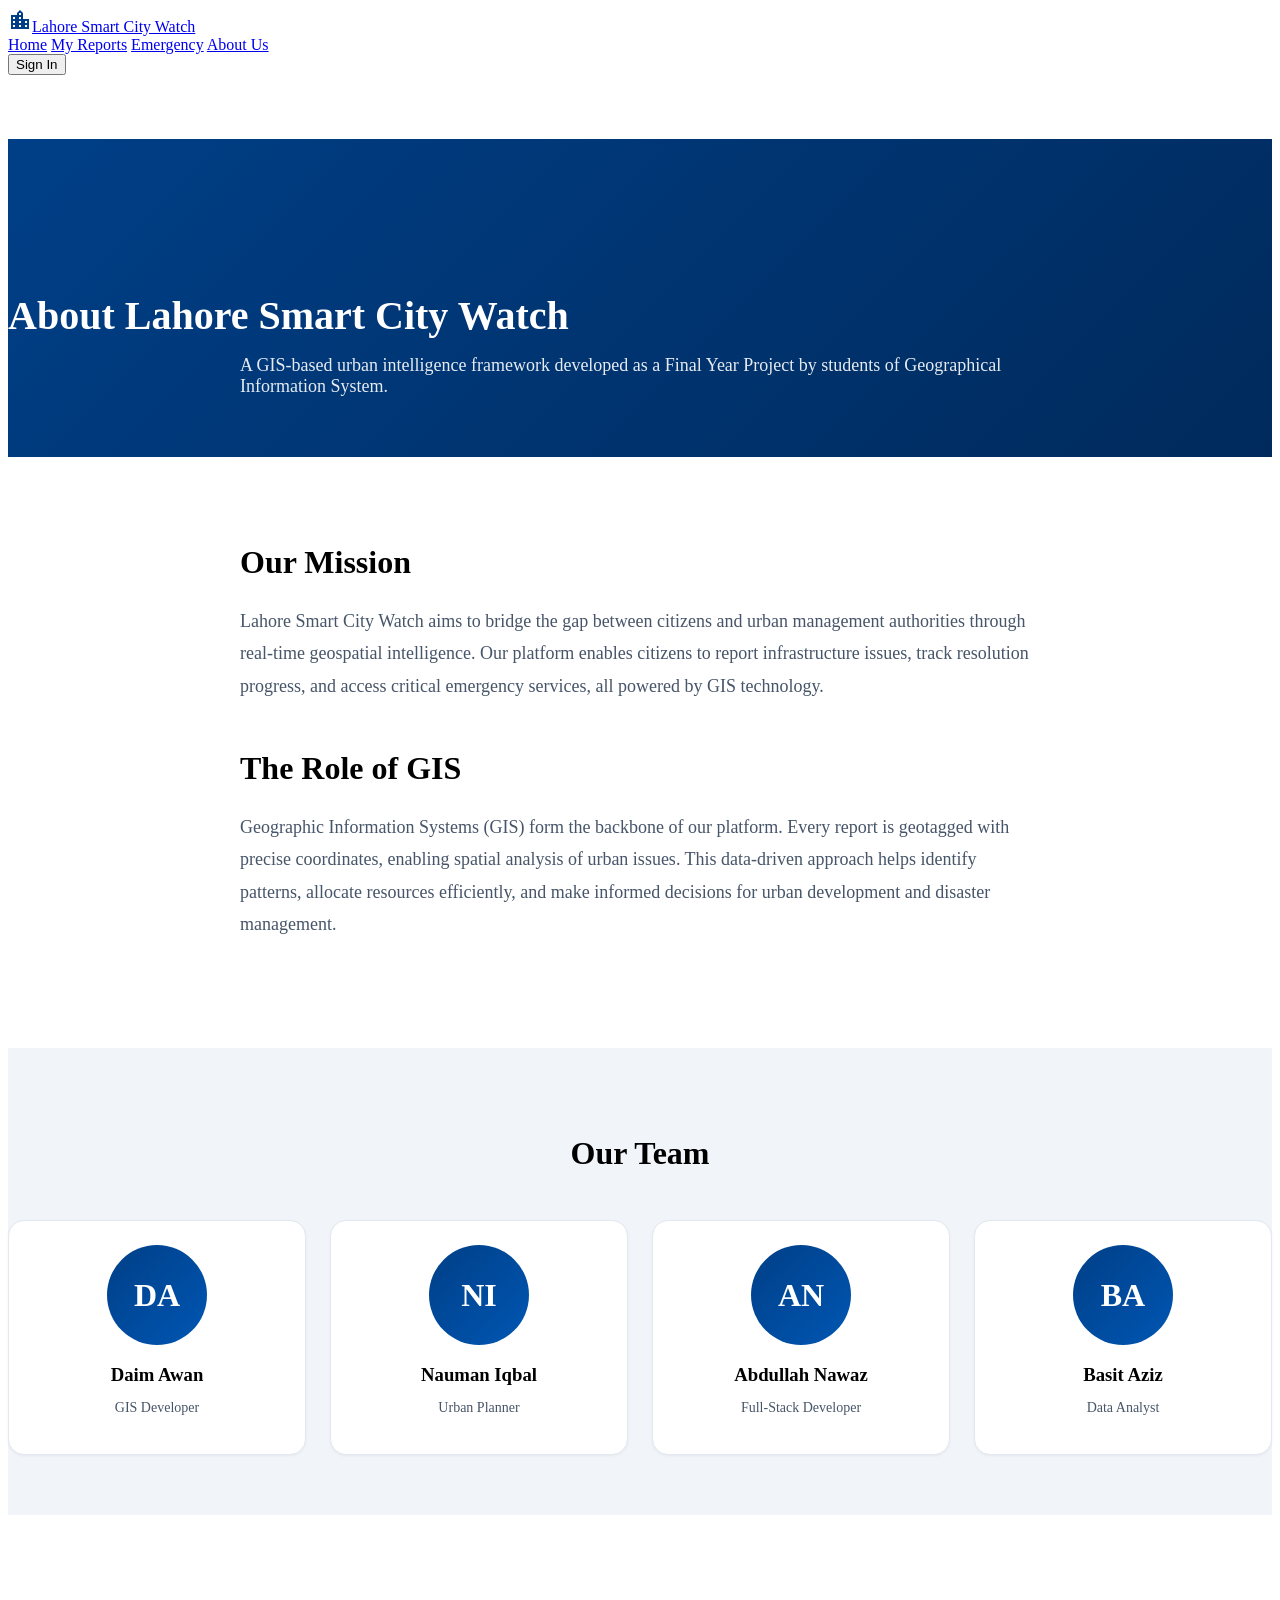
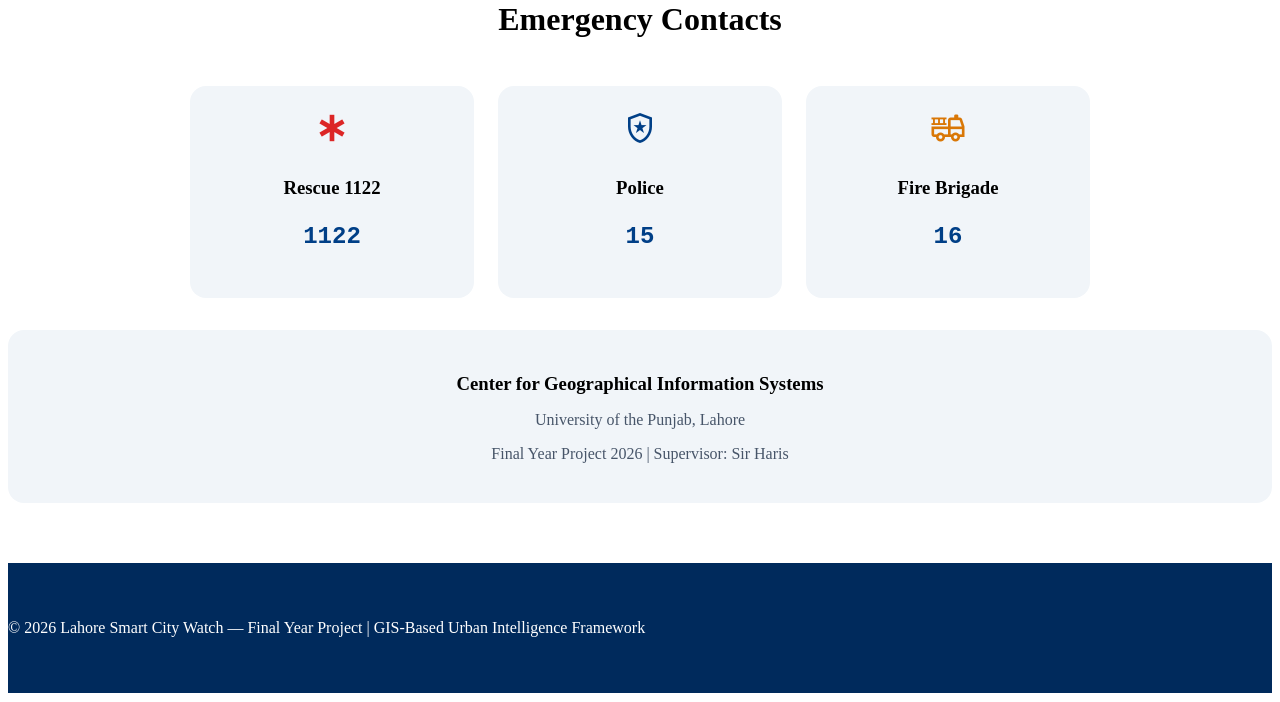
==== about.html @ 6d5efe83 "ready for deploy" ====
<!DOCTYPE html>
<html lang="en">
<head>
  <meta charset="UTF-8">
  <meta name="viewport" content="width=device-width, initial-scale=1.0">
  <title>About Us — Lahore Smart City Watch</title>
  <link rel="stylesheet" href="/static/style.css">
  <link href="https://fonts.googleapis.com/css2?family=Material+Symbols+Outlined:wght@100..700&display=swap" rel="stylesheet">
  <style>
    .about-hero { background: linear-gradient(135deg, #003f87, #002a5c); color: white; padding: 120px 0 60px; margin-top: 64px; }
    .team-card { background: white; border-radius: 16px; padding: 24px; text-align: center; box-shadow: 0 1px 3px rgba(0,0,0,0.05); border: 1px solid #e2e8f0; }
    .team-avatar { width: 100px; height: 100px; border-radius: 50%; background: linear-gradient(135deg, #003f87, #0056b3); display: flex; align-items: center; justify-content: center; margin: 0 auto 16px; color: white; font-size: 2rem; font-weight: 700; }
    .contact-card { background: #f1f5f9; border-radius: 16px; padding: 24px; text-align: center; }
  </style>
</head>
<body>

<nav class="topnav">
  <a class="topnav-brand" href="/"><span class="material-symbols-outlined" style="color:#003f87">location_city</span>Lahore Smart City Watch</a>
  <div class="topnav-links">
    <a href="/">Home</a>
    <a href="/citizen.html">My Reports</a>
    <a href="/emergency.html">Emergency</a>
    <a href="/about.html" class="active">About Us</a>
  </div>
  <div class="topnav-actions">
    <button class="btn btn-outline btn-sm" onclick="window.location.href='/'">Sign In</button>
  </div>
</nav>

<section class="about-hero">
  <div class="container text-center">
    <h1 style="font-weight:800;font-size:2.5rem;margin-bottom:16px">About Lahore Smart City Watch</h1>
    <p style="font-size:1.125rem;opacity:0.9;max-width:800px;margin:0 auto">A GIS-based urban intelligence framework developed as a Final Year Project by students of Geographical Information System.</p>
  </div>
</section>

<section style="padding:60px 0">
  <div class="container">
    <div style="max-width:800px;margin:0 auto">
      <h2 style="font-weight:700;font-size:2rem;margin-bottom:24px">Our Mission</h2>
      <p style="font-size:1.125rem;color:#475569;line-height:1.8;margin-bottom:48px">Lahore Smart City Watch aims to bridge the gap between citizens and urban management authorities through real-time geospatial intelligence. Our platform enables citizens to report infrastructure issues, track resolution progress, and access critical emergency services, all powered by GIS technology.</p>
      <h2 style="font-weight:700;font-size:2rem;margin-bottom:24px">The Role of GIS</h2>
      <p style="font-size:1.125rem;color:#475569;line-height:1.8;margin-bottom:48px">Geographic Information Systems (GIS) form the backbone of our platform. Every report is geotagged with precise coordinates, enabling spatial analysis of urban issues. This data-driven approach helps identify patterns, allocate resources efficiently, and make informed decisions for urban development and disaster management.</p>
    </div>
  </div>
</section>

<section style="padding:60px 0;background:#f1f5f9">
  <div class="container">
    <h2 style="font-weight:700;font-size:2rem;text-align:center;margin-bottom:48px">Our Team</h2>
    <div style="display:grid;grid-template-columns:repeat(4,1fr);gap:24px">
      <div class="team-card"><div class="team-avatar">DA</div><h3 style="font-weight:700;margin-bottom:4px">Daim Awan</h3><p style="color:#475569;font-size:0.875rem">GIS Developer</p></div>
      <div class="team-card"><div class="team-avatar">NI</div><h3 style="font-weight:700;margin-bottom:4px">Nauman Iqbal</h3><p style="color:#475569;font-size:0.875rem">Urban Planner</p></div>
      <div class="team-card"><div class="team-avatar">AN</div><h3 style="font-weight:700;margin-bottom:4px">Abdullah Nawaz</h3><p style="color:#475569;font-size:0.875rem">Full-Stack Developer</p></div>
      <div class="team-card"><div class="team-avatar">BA</div><h3 style="font-weight:700;margin-bottom:4px">Basit Aziz</h3><p style="color:#475569;font-size:0.875rem">Data Analyst</p></div>
    </div>
  </div>
</section>

<section style="padding:60px 0">
  <div class="container">
    <h2 style="font-weight:700;font-size:2rem;text-align:center;margin-bottom:48px">Emergency Contacts</h2>
    <div style="display:grid;grid-template-columns:repeat(3,1fr);gap:24px;max-width:900px;margin:0 auto">
      <div class="contact-card"><span class="material-symbols-outlined" style="font-size:36px;color:#dc2626;margin-bottom:12px">emergency</span><h3 style="font-weight:700;margin-bottom:8px">Rescue 1122</h3><p style="font-family:monospace;font-size:1.5rem;font-weight:700;color:#003f87">1122</p></div>
      <div class="contact-card"><span class="material-symbols-outlined" style="font-size:36px;color:#003f87;margin-bottom:12px">local_police</span><h3 style="font-weight:700;margin-bottom:8px">Police</h3><p style="font-family:monospace;font-size:1.5rem;font-weight:700;color:#003f87">15</p></div>
      <div class="contact-card"><span class="material-symbols-outlined" style="font-size:36px;color:#d97706;margin-bottom:12px">fire_truck</span><h3 style="font-weight:700;margin-bottom:8px">Fire Brigade</h3><p style="font-family:monospace;font-size:1.5rem;font-weight:700;color:#003f87">16</p></div>
    </div>
    <div style="margin-top:32px;padding:24px;background:#f1f5f9;border-radius:16px;text-align:center">
      <h3 style="font-weight:700;margin-bottom:12px">Center for Geographical Information Systems</h3>
      <p style="color:#475569">University of the Punjab, Lahore</p>
      <p style="color:#475569;margin-top:8px">Final Year Project 2026 | Supervisor: Sir Haris</p>
    </div>
  </div>
</section>

<footer style="background:#002a5c;color:white;padding:40px 0"><div class="container text-center"><p>© 2026 Lahore Smart City Watch — Final Year Project | GIS-Based Urban Intelligence Framework</p></div></footer>
</body>
</html>
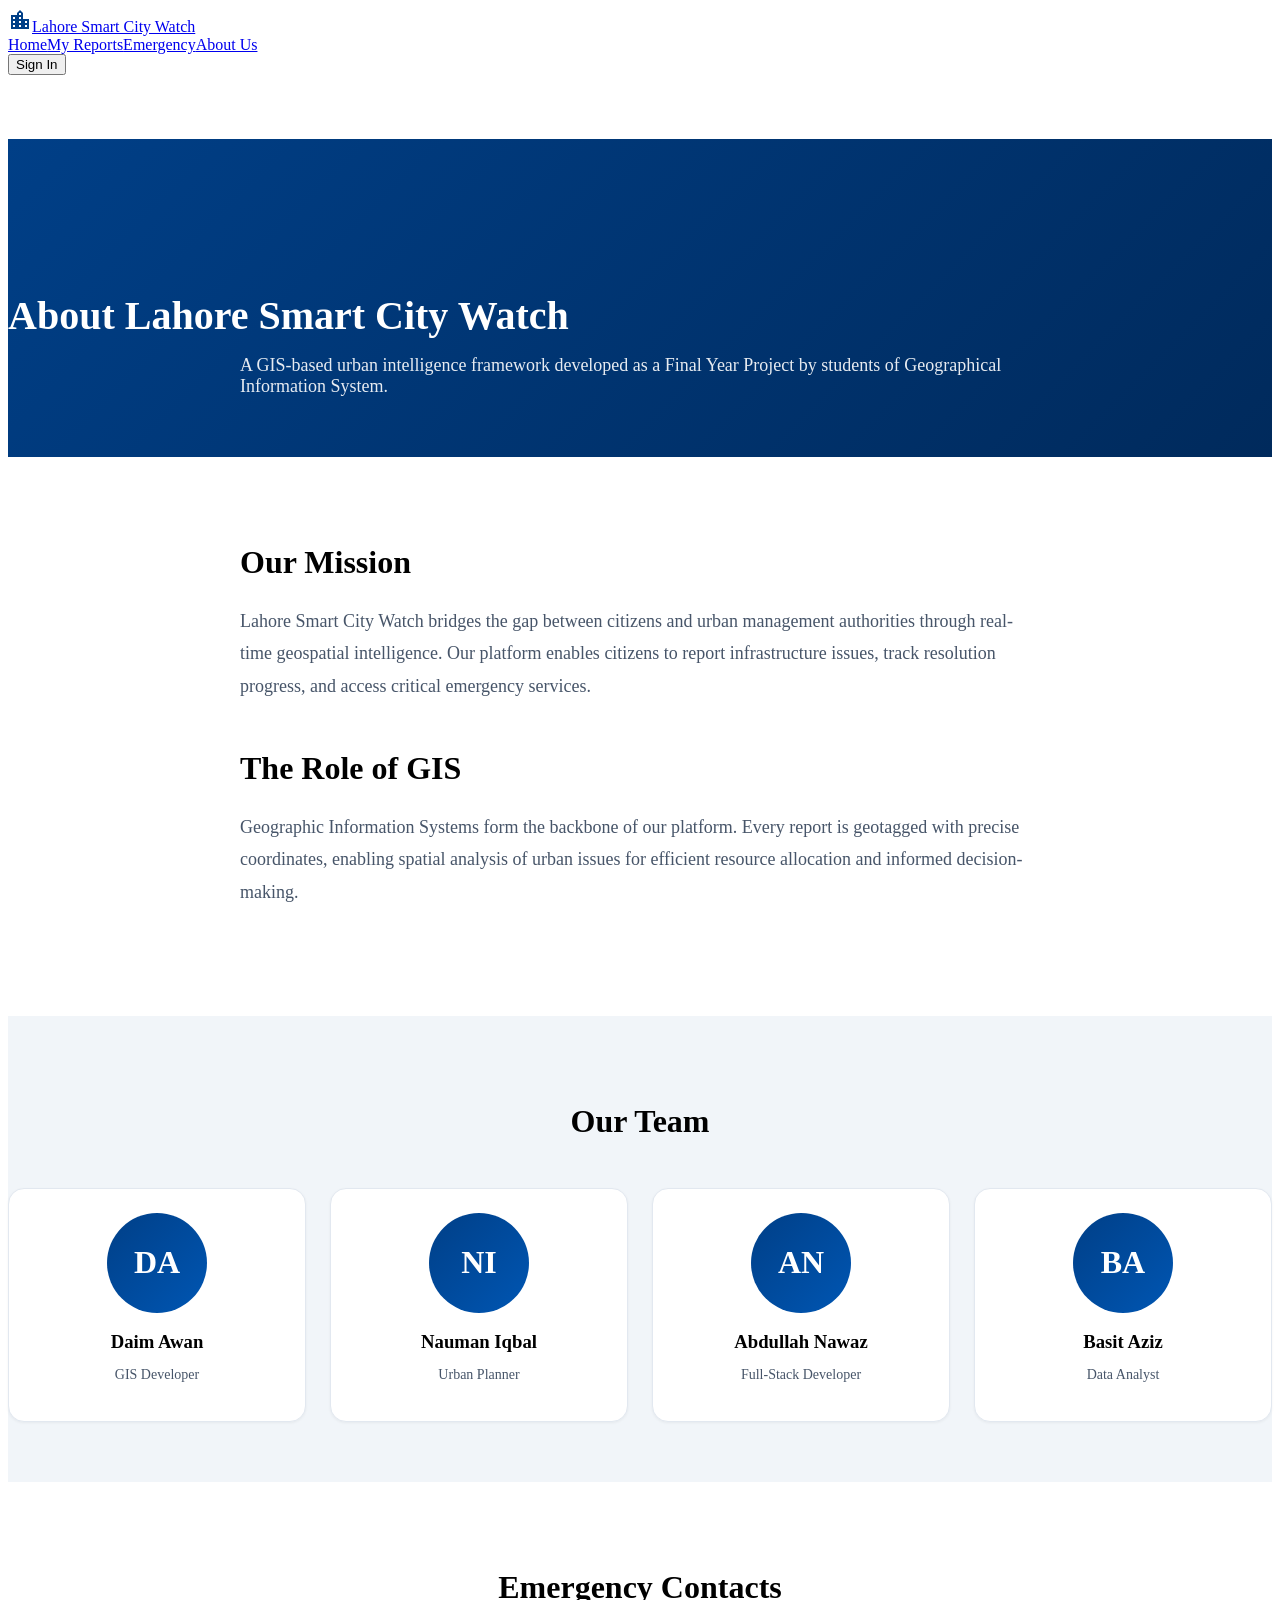
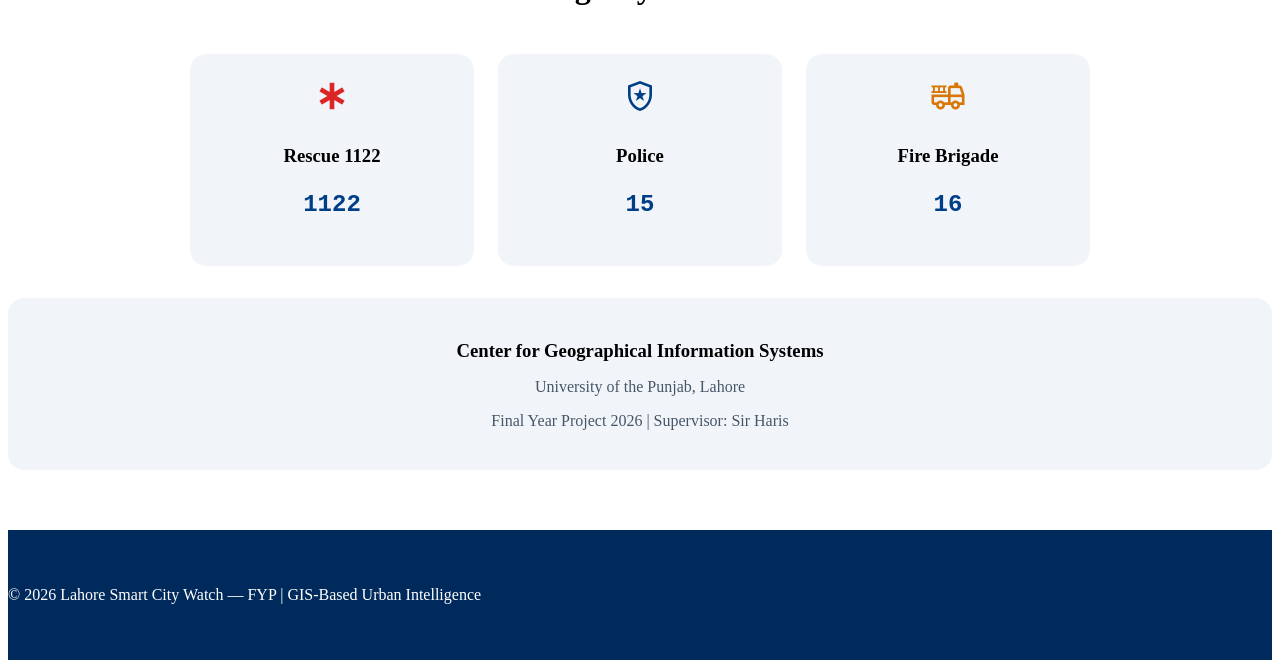
==== commit f2efdd49: "all fixes + migrations complete" ====
--- a/about.html
+++ b/about.html
@@ -11,69 +11,25 @@
     .team-card { background: white; border-radius: 16px; padding: 24px; text-align: center; box-shadow: 0 1px 3px rgba(0,0,0,0.05); border: 1px solid #e2e8f0; }
     .team-avatar { width: 100px; height: 100px; border-radius: 50%; background: linear-gradient(135deg, #003f87, #0056b3); display: flex; align-items: center; justify-content: center; margin: 0 auto 16px; color: white; font-size: 2rem; font-weight: 700; }
     .contact-card { background: #f1f5f9; border-radius: 16px; padding: 24px; text-align: center; }
+    @media (max-width: 768px) { .about-hero { padding: 100px 0 40px; } }
   </style>
 </head>
 <body>
 
 <nav class="topnav">
   <a class="topnav-brand" href="/"><span class="material-symbols-outlined" style="color:#003f87">location_city</span>Lahore Smart City Watch</a>
-  <div class="topnav-links">
-    <a href="/">Home</a>
-    <a href="/citizen.html">My Reports</a>
-    <a href="/emergency.html">Emergency</a>
-    <a href="/about.html" class="active">About Us</a>
-  </div>
-  <div class="topnav-actions">
-    <button class="btn btn-outline btn-sm" onclick="window.location.href='/'">Sign In</button>
-  </div>
+  <div class="topnav-links"><a href="/">Home</a><a href="/citizen.html">My Reports</a><a href="/emergency.html">Emergency</a><a href="/about.html" class="active">About Us</a></div>
+  <div class="topnav-actions"><button class="btn btn-outline btn-sm" onclick="window.location.href='/'">Sign In</button></div>
 </nav>
 
-<section class="about-hero">
-  <div class="container text-center">
-    <h1 style="font-weight:800;font-size:2.5rem;margin-bottom:16px">About Lahore Smart City Watch</h1>
-    <p style="font-size:1.125rem;opacity:0.9;max-width:800px;margin:0 auto">A GIS-based urban intelligence framework developed as a Final Year Project by students of Geographical Information System.</p>
-  </div>
-</section>
+<section class="about-hero"><div class="container text-center"><h1 style="font-weight:800;font-size:2.5rem;margin-bottom:16px">About Lahore Smart City Watch</h1><p style="font-size:1.125rem;opacity:0.9;max-width:800px;margin:0 auto">A GIS-based urban intelligence framework developed as a Final Year Project by students of Geographical Information System.</p></div></section>
 
-<section style="padding:60px 0">
-  <div class="container">
-    <div style="max-width:800px;margin:0 auto">
-      <h2 style="font-weight:700;font-size:2rem;margin-bottom:24px">Our Mission</h2>
-      <p style="font-size:1.125rem;color:#475569;line-height:1.8;margin-bottom:48px">Lahore Smart City Watch aims to bridge the gap between citizens and urban management authorities through real-time geospatial intelligence. Our platform enables citizens to report infrastructure issues, track resolution progress, and access critical emergency services, all powered by GIS technology.</p>
-      <h2 style="font-weight:700;font-size:2rem;margin-bottom:24px">The Role of GIS</h2>
-      <p style="font-size:1.125rem;color:#475569;line-height:1.8;margin-bottom:48px">Geographic Information Systems (GIS) form the backbone of our platform. Every report is geotagged with precise coordinates, enabling spatial analysis of urban issues. This data-driven approach helps identify patterns, allocate resources efficiently, and make informed decisions for urban development and disaster management.</p>
-    </div>
-  </div>
-</section>
+<section style="padding:60px 0"><div class="container"><div style="max-width:800px;margin:0 auto"><h2 style="font-weight:700;font-size:2rem;margin-bottom:24px">Our Mission</h2><p style="font-size:1.125rem;color:#475569;line-height:1.8;margin-bottom:48px">Lahore Smart City Watch bridges the gap between citizens and urban management authorities through real-time geospatial intelligence. Our platform enables citizens to report infrastructure issues, track resolution progress, and access critical emergency services.</p><h2 style="font-weight:700;font-size:2rem;margin-bottom:24px">The Role of GIS</h2><p style="font-size:1.125rem;color:#475569;line-height:1.8;margin-bottom:48px">Geographic Information Systems form the backbone of our platform. Every report is geotagged with precise coordinates, enabling spatial analysis of urban issues for efficient resource allocation and informed decision-making.</p></div></div></section>
 
-<section style="padding:60px 0;background:#f1f5f9">
-  <div class="container">
-    <h2 style="font-weight:700;font-size:2rem;text-align:center;margin-bottom:48px">Our Team</h2>
-    <div style="display:grid;grid-template-columns:repeat(4,1fr);gap:24px">
-      <div class="team-card"><div class="team-avatar">DA</div><h3 style="font-weight:700;margin-bottom:4px">Daim Awan</h3><p style="color:#475569;font-size:0.875rem">GIS Developer</p></div>
-      <div class="team-card"><div class="team-avatar">NI</div><h3 style="font-weight:700;margin-bottom:4px">Nauman Iqbal</h3><p style="color:#475569;font-size:0.875rem">Urban Planner</p></div>
-      <div class="team-card"><div class="team-avatar">AN</div><h3 style="font-weight:700;margin-bottom:4px">Abdullah Nawaz</h3><p style="color:#475569;font-size:0.875rem">Full-Stack Developer</p></div>
-      <div class="team-card"><div class="team-avatar">BA</div><h3 style="font-weight:700;margin-bottom:4px">Basit Aziz</h3><p style="color:#475569;font-size:0.875rem">Data Analyst</p></div>
-    </div>
-  </div>
-</section>
+<section style="padding:60px 0;background:#f1f5f9"><div class="container"><h2 style="font-weight:700;font-size:2rem;text-align:center;margin-bottom:48px">Our Team</h2><div style="display:grid;grid-template-columns:repeat(4,1fr);gap:24px"><div class="team-card"><div class="team-avatar">DA</div><h3 style="font-weight:700;margin-bottom:4px">Daim Awan</h3><p style="color:#475569;font-size:0.875rem">GIS Developer</p></div><div class="team-card"><div class="team-avatar">NI</div><h3 style="font-weight:700;margin-bottom:4px">Nauman Iqbal</h3><p style="color:#475569;font-size:0.875rem">Urban Planner</p></div><div class="team-card"><div class="team-avatar">AN</div><h3 style="font-weight:700;margin-bottom:4px">Abdullah Nawaz</h3><p style="color:#475569;font-size:0.875rem">Full-Stack Developer</p></div><div class="team-card"><div class="team-avatar">BA</div><h3 style="font-weight:700;margin-bottom:4px">Basit Aziz</h3><p style="color:#475569;font-size:0.875rem">Data Analyst</p></div></div></div></section>
 
-<section style="padding:60px 0">
-  <div class="container">
-    <h2 style="font-weight:700;font-size:2rem;text-align:center;margin-bottom:48px">Emergency Contacts</h2>
-    <div style="display:grid;grid-template-columns:repeat(3,1fr);gap:24px;max-width:900px;margin:0 auto">
-      <div class="contact-card"><span class="material-symbols-outlined" style="font-size:36px;color:#dc2626;margin-bottom:12px">emergency</span><h3 style="font-weight:700;margin-bottom:8px">Rescue 1122</h3><p style="font-family:monospace;font-size:1.5rem;font-weight:700;color:#003f87">1122</p></div>
-      <div class="contact-card"><span class="material-symbols-outlined" style="font-size:36px;color:#003f87;margin-bottom:12px">local_police</span><h3 style="font-weight:700;margin-bottom:8px">Police</h3><p style="font-family:monospace;font-size:1.5rem;font-weight:700;color:#003f87">15</p></div>
-      <div class="contact-card"><span class="material-symbols-outlined" style="font-size:36px;color:#d97706;margin-bottom:12px">fire_truck</span><h3 style="font-weight:700;margin-bottom:8px">Fire Brigade</h3><p style="font-family:monospace;font-size:1.5rem;font-weight:700;color:#003f87">16</p></div>
-    </div>
-    <div style="margin-top:32px;padding:24px;background:#f1f5f9;border-radius:16px;text-align:center">
-      <h3 style="font-weight:700;margin-bottom:12px">Center for Geographical Information Systems</h3>
-      <p style="color:#475569">University of the Punjab, Lahore</p>
-      <p style="color:#475569;margin-top:8px">Final Year Project 2026 | Supervisor: Sir Haris</p>
-    </div>
-  </div>
-</section>
+<section style="padding:60px 0"><div class="container"><h2 style="font-weight:700;font-size:2rem;text-align:center;margin-bottom:48px">Emergency Contacts</h2><div style="display:grid;grid-template-columns:repeat(3,1fr);gap:24px;max-width:900px;margin:0 auto"><div class="contact-card"><span class="material-symbols-outlined" style="font-size:36px;color:#dc2626;margin-bottom:12px">emergency</span><h3 style="font-weight:700;margin-bottom:8px">Rescue 1122</h3><p style="font-family:monospace;font-size:1.5rem;font-weight:700;color:#003f87">1122</p></div><div class="contact-card"><span class="material-symbols-outlined" style="font-size:36px;color:#003f87;margin-bottom:12px">local_police</span><h3 style="font-weight:700;margin-bottom:8px">Police</h3><p style="font-family:monospace;font-size:1.5rem;font-weight:700;color:#003f87">15</p></div><div class="contact-card"><span class="material-symbols-outlined" style="font-size:36px;color:#d97706;margin-bottom:12px">fire_truck</span><h3 style="font-weight:700;margin-bottom:8px">Fire Brigade</h3><p style="font-family:monospace;font-size:1.5rem;font-weight:700;color:#003f87">16</p></div></div><div style="margin-top:32px;padding:24px;background:#f1f5f9;border-radius:16px;text-align:center"><h3 style="font-weight:700;margin-bottom:12px">Center for Geographical Information Systems</h3><p style="color:#475569">University of the Punjab, Lahore</p><p style="color:#475569;margin-top:8px">Final Year Project 2026 | Supervisor: Sir Haris</p></div></div></section>
 
-<footer style="background:#002a5c;color:white;padding:40px 0"><div class="container text-center"><p>© 2026 Lahore Smart City Watch — Final Year Project | GIS-Based Urban Intelligence Framework</p></div></footer>
+<footer style="background:#002a5c;color:white;padding:40px 0"><div class="container text-center"><p>© 2026 Lahore Smart City Watch — FYP | GIS-Based Urban Intelligence</p></div></footer>
 </body>
 </html>
